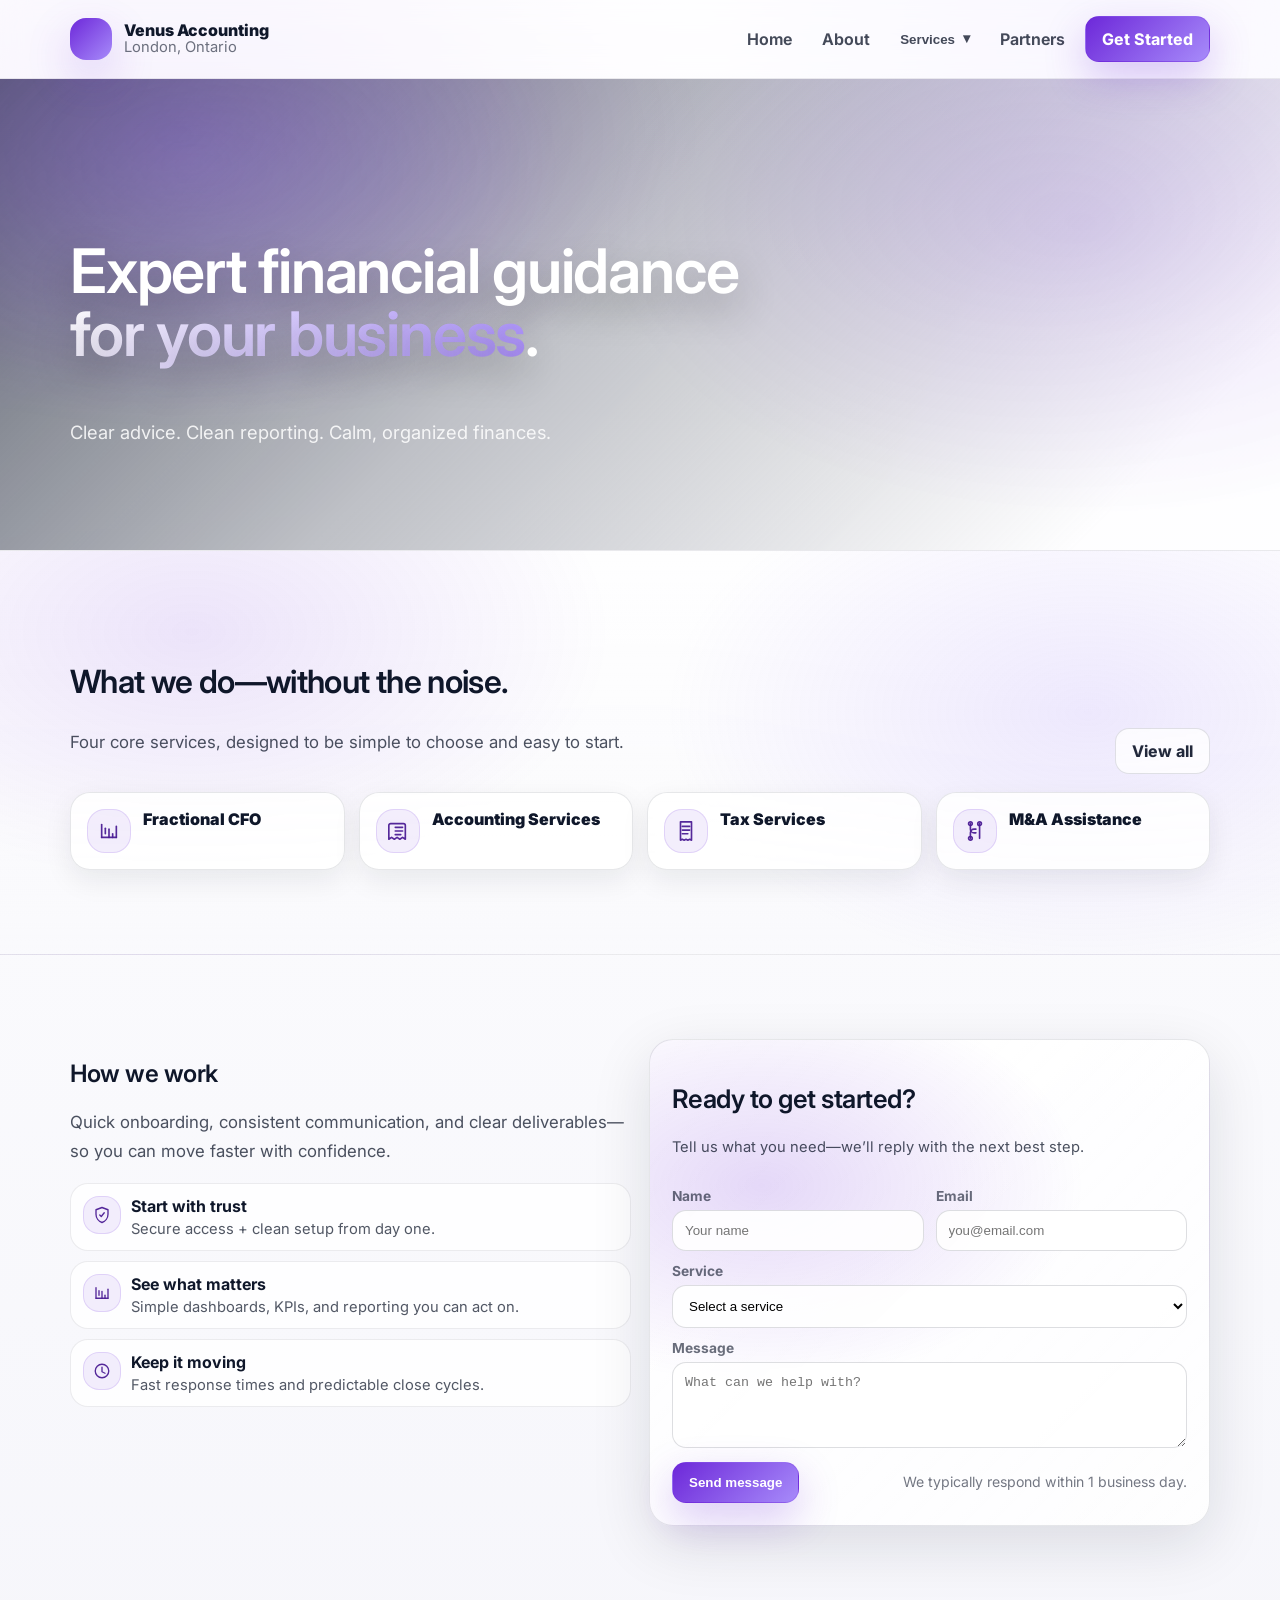
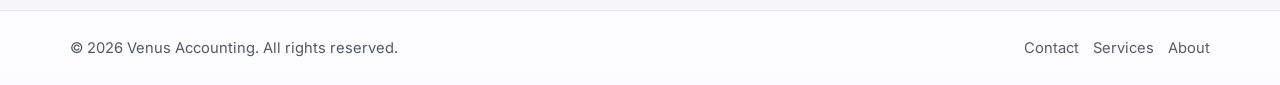
==== index.html @ e307bb0f "Add files via upload" ====
<!doctype html>
<html lang="en">
<head>
  <meta charset="utf-8" />
  <meta name="viewport" content="width=device-width, initial-scale=1" />
  <title>Home | Venus Accounting</title>
  <meta name="description" content="Venus Accounting — expert financial guidance, clean reporting, and calm, organized finances.">
  <link href="https://fonts.googleapis.com/css2?family=Inter:wght@300;400;500;600;700&display=swap" rel="stylesheet">
  <link rel="stylesheet" href="styles.css" />
</head>
<body>

<header class="header">
  <div class="container header__inner">
    <a class="brand" href="index.html" aria-label="Venus Accounting Home">
      <div class="brand__mark" aria-hidden="true"></div>
      <div>
        <div class="brand__name">Venus Accounting</div>
        <div class="brand__tag">London, Ontario</div>
      </div>
    </a>

    <nav class="nav" aria-label="Primary navigation">
      <button class="nav__toggle" aria-label="Open menu" aria-expanded="false">
        <span></span><span></span><span></span>
      </button>

      <div class="nav__links">
        <a class="nav__link" href="index.html">Home</a>
        <a class="nav__link" href="about.html">About</a>
        
        

        <div class="mega">
          <button class="mega__btn" aria-expanded="false" aria-haspopup="true">
            Services <span class="mega__caret">▾</span>
          </button>

          <div class="mega__panel" role="menu" aria-label="Services menu">
            <div class="mega__grid">
              <div class="mega__list">
                
        <a class="megaItem" href="fractional-cfo.html">
          <span class="megaItem__icon"><svg viewBox="0 0 24 24" aria-hidden="true"><path d="M4 19V5" /><path d="M4 19h16" /><path d="M8 15v-6" /><path d="M12 19v-9" /><path d="M16 19v-4" /><path d="M20 19v-12" /></svg></span>
          <span>
            <div class="megaItem__title">Fractional CFO</div>
          
          </span>
        </a>

        <a class="megaItem" href="accounting-services.html">
          <span class="megaItem__icon"><svg viewBox="0 0 24 24" aria-hidden="true"><path d="M7 4h11a2 2 0 0 1 2 2v15l-3-2-3 2-3-2-3 2-3-2-3 2V6a2 2 0 0 1 2-2Z"/><path d="M9 8h8"/><path d="M9 12h8"/><path d="M9 16h6"/></svg></span>
          <span>
            <div class="megaItem__title">Accounting Services</div>
            
          </span>
        </a>

        <a class="megaItem" href="tax-services.html">
          <span class="megaItem__icon"><svg viewBox="0 0 24 24" aria-hidden="true"><path d="M6 2h12v20l-2-1-2 1-2-1-2 1-2-1-2 1V2Z"/><path d="M8 7h8"/><path d="M8 11h8"/><path d="M8 15h6"/></svg></span>
          <span>
            <div class="megaItem__title">Tax Services</div>
            
          </span>
        </a>

        <a class="megaItem" href="ma-assistance.html">
          <span class="megaItem__icon"><svg viewBox="0 0 24 24" aria-hidden="true"><path d="M7 4v6a4 4 0 0 0 4 4h2"/><path d="M7 20v-6a4 4 0 0 1 4-4h2"/><path d="M17 4v16"/><circle cx="7" cy="4" r="2"/><circle cx="7" cy="20" r="2"/><circle cx="17" cy="4" r="2"/></svg></span>
          <span>
            <div class="megaItem__title">M&A Assistance</div>
            
          </span>
        </a>
      
              </div>

              
            </div>
          </div>
        
        </div>
        <a class="nav__link" href="partners.html">Partners</a>

        <a class="btn" href="contact.html">Get Started</a>
      </div>
    </nav>
  </div>
</header>

<main>

<section class="hero">
  <div class="hero__bg" aria-hidden="true"></div>
  <div class="container hero__grid">
    <div>
      
      <h1 class="hero__title hero-anim delay-3">Expert financial guidance <span>for your business</span>.</h1>
      <p class="hero__sub hero-anim delay-4">Clear advice. Clean reporting. Calm, organized finances.</p>

      <div class="hero__cta hero-anim delay-4">
        
  
      </div>


    
      
      
    </div>
  </div>
</section>

<section class="section section--tint">
  <div class="container">
    <div class="sectionHead reveal">
      <div>
        <h2>What we do—without the noise.</h2>
        <p>Four core services, designed to be simple to choose and easy to start.</p>
      </div>
      <a class="btn btn--ghost" href="services.html">View all</a>
    </div>

    <div class="servicesGrid">
      
      <a class="serviceCard reveal" href="fractional-cfo.html">
        <div class="serviceCard__top">
          <span class="serviceCard__icon"><svg viewBox="0 0 24 24" aria-hidden="true"><path d="M4 19V5" /><path d="M4 19h16" /><path d="M8 15v-6" /><path d="M12 19v-9" /><path d="M16 19v-4" /><path d="M20 19v-12" /></svg></span>
          <div>
            <div class="serviceCard__title">Fractional CFO</div>
            
          </div>
        </div>
      </a>
      <a class="serviceCard reveal" href="accounting-services.html">
        <div class="serviceCard__top">
          <span class="serviceCard__icon"><svg viewBox="0 0 24 24" aria-hidden="true"><path d="M7 4h11a2 2 0 0 1 2 2v15l-3-2-3 2-3-2-3 2-3-2-3 2V6a2 2 0 0 1 2-2Z"/><path d="M9 8h8"/><path d="M9 12h8"/><path d="M9 16h6"/></svg></span>
          <div>
            <div class="serviceCard__title">Accounting Services</div>
            
          </div>
        </div>
      </a>
      <a class="serviceCard reveal" href="tax-services.html">
        <div class="serviceCard__top">
          <span class="serviceCard__icon"><svg viewBox="0 0 24 24" aria-hidden="true"><path d="M6 2h12v20l-2-1-2 1-2-1-2 1-2-1-2 1V2Z"/><path d="M8 7h8"/><path d="M8 11h8"/><path d="M8 15h6"/></svg></span>
          <div>
            <div class="serviceCard__title">Tax Services</div>
            
          </div>
        </div>
      </a>
      <a class="serviceCard reveal" href="ma-assistance.html">
        <div class="serviceCard__top">
          <span class="serviceCard__icon"><svg viewBox="0 0 24 24" aria-hidden="true"><path d="M7 4v6a4 4 0 0 0 4 4h2"/><path d="M7 20v-6a4 4 0 0 1 4-4h2"/><path d="M17 4v16"/><circle cx="7" cy="4" r="2"/><circle cx="7" cy="20" r="2"/><circle cx="17" cy="4" r="2"/></svg></span>
          <div>
            <div class="serviceCard__title">M&A Assistance</div>
            
          </div>
        </div>
      </a>
    </div>
  </div>
</section>

<section class="section">
  <div class="container">
    <div class="split">
      <div class="reveal">
        <h2>How we work</h2>
        <p>Quick onboarding, consistent communication, and clear deliverables—so you can move faster with confidence.</p>

        <div class="bullets">
          <div class="bullet">
            <span class="bIcon"><svg viewBox="0 0 24 24" aria-hidden="true"><path d="M12 2 20 5v6c0 5-3.5 9.5-8 11-4.5-1.5-8-6-8-11V5l8-3Z"/><path d="M9 12l2 2 4-5"/></svg></span>
            <div><b>Start with trust</b><span class="muted small">Secure access + clean setup from day one.</span></div>
          </div>
          <div class="bullet">
            <span class="bIcon"><svg viewBox="0 0 24 24" aria-hidden="true"><path d="M4 19V5" /><path d="M4 19h16" /><path d="M8 15v-6" /><path d="M12 19v-9" /><path d="M16 19v-4" /><path d="M20 19v-12" /></svg></span>
            <div><b>See what matters</b><span class="muted small">Simple dashboards, KPIs, and reporting you can act on.</span></div>
          </div>
          <div class="bullet">
            <span class="bIcon"><svg viewBox="0 0 24 24" aria-hidden="true"><circle cx="12" cy="12" r="9"/><path d="M12 7v6l4 2"/></svg></span>
            <div><b>Keep it moving</b><span class="muted small">Fast response times and predictable close cycles.</span></div>
          </div>
        </div>
      </div>

      <div class="contactBand reveal">
        <div class="sectionHead" style="margin-bottom:12px;">
          <div>
            <h2 style="font-size:1.6rem;">Ready to get started?</h2>
            <p class="small">Tell us what you need—we’ll reply with the next best step.</p>
          </div>
        </div>

        <form action="#" method="post">
          <div class="formRow">
            <label class="field">
              <span class="field__label">Name</span>
              <input class="field__input" name="name" type="text" placeholder="Your name" required>
            </label>
            <label class="field">
              <span class="field__label">Email</span>
              <input class="field__input" name="email" type="email" placeholder="you@email.com" required>
            </label>
          </div>
          <label class="field" style="margin-top:12px; display:block;">
            <span class="field__label">Service</span>
            <select class="field__input" name="service" required>
              <option value="" selected disabled>Select a service</option>
              <option>Fractional CFO</option>
              <option>Accounting Services</option>
              <option>Tax Services</option>
              <option>M&A Assistance</option>
            </select>
          </label>
          <label class="field" style="margin-top:12px; display:block;">
            <span class="field__label">Message</span>
            <textarea class="field__input" name="message" rows="4" placeholder="What can we help with?" required></textarea>
          </label>
          <div class="formActions">
            <button class="btn" type="submit">Send message</button>
            <p class="fine">We typically respond within 1 business day.</p>
          </div>
        </form>
      </div>
    </div>
  </div>
</section>

</main>

<footer class="footer">
  <div class="container footer__inner">
    <div class="small muted">© <span id="year"></span> Venus Accounting. All rights reserved.</div>
    <div class="small" style="display:flex; gap:14px; flex-wrap:wrap;">
      <a href="contact.html">Contact</a>
      <a href="services.html">Services</a>
      <a href="about.html">About</a>
    </div>
  </div>
</footer>
<script>
  document.getElementById("year").textContent = new Date().getFullYear();
</script>
<script src="app.js"></script>

</body>
</html>
---- styles.css ----
:root{
  --bg:#ffffff;
  --bg-soft:#F6F6FB;
  --surface:rgba(255,255,255,.86);
  --card:#ffffff;
  --ink:#0F172A;
  --muted:rgba(15,23,42,.72);
  --line:rgba(15,23,42,.10);

  --brand:#6D28D9;      /* purple */
  --brand2:#A78BFA;     /* lilac */
  --brand3:#4C1D95;     /* deep */
  --accent: rgba(109,40,217,.14);

  --radius:20px;
  --shadow-sm: 0 10px 28px rgba(15,23,42,.08);
  --shadow-md: 0 18px 60px rgba(15,23,42,.12);
  --container: 1140px;
}

*{ box-sizing:border-box }
html{ scroll-behavior:smooth }
body{
  margin:0;

  font-family: 'Inter', system-ui, -apple-system, Segoe UI, Roboto, Helvetica, Arial, sans-serif;

  color: var(--ink);
  background:
    radial-gradient(900px 520px at 14% 6%, rgba(109,40,217,.14), transparent 60%),
    radial-gradient(850px 540px at 86% 2%, rgba(167,139,250,.18), transparent 58%),
    linear-gradient(180deg, #fff, var(--bg-soft));
}

a{ color:inherit; text-decoration:none }
p{ color:var(--muted); 
  font-size: 1.05rem;
  line-height: 1.75;
  color: rgba(15,23,42,.75);
  max-width: 70ch;
} 
h1,h2,h3{
  font-weight: 600;
  letter-spacing: -0.02em;
}
.container{ width:min(var(--container), calc(100% - 44px)); margin:0 auto }
.muted{ color:var(--muted) }
.small{ font-size:.92rem }
.strong{ font-weight:700 }

.btn{
  display:inline-flex; align-items:center; justify-content:center;
  padding:12px 16px;
  border-radius: 14px;
  border:1px solid rgba(109,40,217,.22);
  background: linear-gradient(135deg, var(--brand), var(--brand2));
  color:#fff;
  font-weight:750;
  box-shadow: 0 16px 40px rgba(109,40,217,.25);
  transition: transform .18s ease, box-shadow .18s ease, filter .18s ease;
}
.btn:hover{ transform: translateY(-1px); box-shadow: 0 20px 56px rgba(109,40,217,.32); filter:saturate(1.05) }
.btn--ghost{
  background: rgba(255,255,255,.78);
  color: rgba(15,23,42,.92);
  border:1px solid rgba(15,23,42,.12);
  box-shadow:none;
}
.btn--ghost:hover{ background: rgba(109,40,217,.06) }

.pill{
  display:inline-flex; align-items:center; gap:8px;
  padding: 8px 12px;
  border-radius: 999px;
  background: rgba(255,255,255,.72);
  border: 1px solid rgba(15,23,42,.10);
  box-shadow: 0 10px 28px rgba(15,23,42,.06);
  color: rgba(15,23,42,.85);
  font-weight:650;
}
.pill .dot{
  width:8px; height:8px; border-radius:999px;
  background: linear-gradient(135deg, var(--brand), var(--brand2));
  box-shadow: 0 8px 18px rgba(109,40,217,.25);
}

.header{
  position: sticky; top:0; z-index: 50;
  background: rgba(255,255,255,.62);
  border-bottom: 1px solid rgba(15,23,42,.08);
  backdrop-filter: blur(14px);
}
.header.is-stuck{ background: rgba(255,255,255,.86); box-shadow: 0 14px 36px rgba(15,23,42,.06) }
.header__inner{ display:flex; align-items:center; justify-content:space-between; gap:18px; padding: 16px 0 }

.brand{ display:flex; align-items:center; gap:12px }
.brand__mark{
  width:42px; height:42px; border-radius: 16px;
  background: linear-gradient(135deg, var(--brand), var(--brand2));
  box-shadow: 0 18px 45px rgba(109,40,217,.22);
}
.brand__name{ font-weight: 850; line-height:1.05 }
.brand__tag{ font-size:.92rem; color: rgba(15,23,42,.60) }

.nav{ display:flex; align-items:center; gap:14px }
.nav__links{ display:flex; align-items:center; gap:10px }
.nav__link{
  padding: 10px 10px;
  border-radius: 12px;
  color: rgba(15,23,42,.78);
  font-weight:650;
}
.nav__link:hover{ background: rgba(109,40,217,.08); color: rgba(15,23,42,.92) }

.nav__toggle{
  display:none;
  width:44px; height:44px;
  border-radius: 14px;
  border: 1px solid rgba(15,23,42,.12);
  background: rgba(255,255,255,.85);
  cursor:pointer;
}
.nav__toggle span{ display:block; width:18px; height:2px; margin:4px auto; background: rgba(15,23,42,.82); border-radius:2px }

.mega{
  position: relative;
}
.mega::after{
  content:"";
  position:absolute;
  left:0;
  right:0;
  top:100%;
  height: 14px;   /* covers the previous gap */
}
.mega__btn{
  display:inline-flex; align-items:center; gap:8px;
  padding: 10px 10px;
  border-radius: 12px;
  border:0;
  background: transparent;
  color: rgba(15,23,42,.78);
  font-weight:650;
  cursor:pointer;
}
.mega__btn:hover{ background: rgba(109,40,217,.08); color: rgba(15,23,42,.92) }
.mega__caret{ font-size:.85rem; transform: translateY(-1px) }

.mega__panel{
  position:absolute;
  top: calc(100% + 14px);
  left: -140px;
  width: min(740px, calc(100vw - 44px));
  background: rgba(255,255,255,.92);
  border: 1px solid rgba(15,23,42,.10);
  border-radius: 22px;
  box-shadow: var(--shadow-md);
  padding: 18px;
  display:none;
}
.mega.open .mega__panel{ display:block; animation: pop .18s ease }
@keyframes pop{ from{ opacity:0; transform: translateY(6px) scale(.99)} to{opacity:1; transform: translateY(0) scale(1)} }

.mega__grid{
  display:grid;
  grid-template-columns: 1.2fr .8fr;
  gap: 16px;
}
.mega__list{
  display:grid;
  grid-template-columns: 1fr 1fr;
  gap: 10px;
}
.megaItem{
  display:flex; gap:12px; align-items:flex-start;
  padding: 12px;
  border-radius: 18px;
  border: 1px solid rgba(15,23,42,.08);
  background: rgba(255,255,255,.78);
  transition: transform .15s ease, border-color .15s ease, box-shadow .15s ease, background .15s ease;
}
.megaItem:hover{
  transform: translateY(-1px);
  border-color: rgba(109,40,217,.22);
  box-shadow: 0 14px 34px rgba(15,23,42,.10);
  background: rgba(109,40,217,.04);
}
.megaItem__icon{
  width:40px; height:40px; border-radius: 16px;
  display:grid; place-items:center;
  background: rgba(109,40,217,.08);
  border: 1px solid rgba(109,40,217,.16);
  color: rgba(76,29,149,.95);
  flex: 0 0 40px;
}
.megaItem__icon svg{
  width:20px; height:20px; display:block;
  stroke: currentColor; fill:none; stroke-width:1.8; stroke-linecap:round; stroke-linejoin:round;
}
.megaItem__title{ font-weight:800; margin:0 0 2px; color: rgba(15,23,42,.92) }
.megaItem__desc{ font-size:.92rem; margin:0; color: rgba(15,23,42,.62); line-height:1.45 }

.mega__aside{
  border-radius: 20px;
  border: 1px solid rgba(15,23,42,.10);
  background:
    radial-gradient(420px 220px at 30% 20%, rgba(109,40,217,.18), transparent 60%),
    linear-gradient(135deg, rgba(255,255,255,.92), rgba(255,255,255,.78));
  padding: 16px;
}
.mega__aside h4{ margin:0 0 8px; font-size:1rem }
.mega__aside p{ margin:0 0 12px; font-size:.95rem }
.mega__aside .asideRow{
  display:flex; gap:10px; align-items:center; padding:10px 10px;
  border-radius: 16px;
  border:1px solid rgba(15,23,42,.08);
  background: rgba(255,255,255,.80);
  margin-top:10px;
}
.asideRow .miniIcon{
  width:36px; height:36px; border-radius: 14px;
  background: rgba(109,40,217,.08);
  border:1px solid rgba(109,40,217,.14);
  display:grid; place-items:center;
  color: rgba(76,29,149,.92);
}
.asideRow svg{
  width:18px; height:18px; stroke: currentColor; fill:none; stroke-width:1.8; stroke-linecap:round; stroke-linejoin:round;
}

.section{ padding: 84px 0 }
.section--soft{
  background: linear-gradient(180deg, rgba(255,255,255,.40), rgba(255,255,255,0));
  border-top: 1px solid rgba(15,23,42,.08);
  border-bottom: 1px solid rgba(15,23,42,.08);
}

.hero{
  position:relative;
  padding: 110px 0 80px;
  overflow:hidden;
}
.hero__bg{
  position:absolute; inset:0; z-index:-1;
  background:
    radial-gradient(850px 480px at 16% 14%, rgba(109,40,217,.20), transparent 58%),
    linear-gradient(135deg, rgba(15,23,42,.70), rgba(15,23,42,.26) 45%, rgba(255,255,255,.62) 86%),
    url("assets/images/hero-bg.jpg") center/cover no-repeat;
  transform: scale(1.06);
  will-change: transform;
}
.hero__bg::after{
  content:"";
  position:absolute; inset:-25%;
  background:
    radial-gradient(560px 360px at 28% 30%, rgba(167,139,250,.20), transparent 62%),
    radial-gradient(700px 420px at 72% 38%, rgba(109,40,217,.14), transparent 66%);
  animation: glow 10s ease-in-out infinite;
  pointer-events:none;
}
@keyframes glow{
  0%{ transform: translate3d(-2%, -1%, 0); opacity:.86 }
  50%{ transform: translate3d(2%, 1%, 0); opacity:1 }
  100%{ transform: translate3d(-2%, -1%, 0); opacity:.86 }
}

.hero__grid{
  display:grid;
  grid-template-columns: 1.25fr .75fr;
  gap: 22px;
  align-items:center;
}
.hero__eyebrow{
  display:inline-flex;
  margin:0 0 14px;
  color: rgba(255,255,255,.86);
  letter-spacing:.14em;
  text-transform: uppercase;
  font-weight: 800;
  font-size: .78rem;
}
.hero__title{
  font-size: clamp(2.8rem, 4.8vw, 4.6rem);
  line-height: 1.02;
  color:#fff;
  text-shadow: 0 16px 42px rgba(0,0,0,.30);
}
.hero__title span{
  background: linear-gradient(135deg, #fff, rgba(167,139,250,.98));
  -webkit-background-clip:text; background-clip:text; color:transparent;
}
.hero__sub{
  margin-top: 14px;
  font-size: 1.15rem;
  color: rgba(255,255,255,.86);
  max-width: 62ch;
}
.hero__cta{ display:flex; gap: 12px; flex-wrap:wrap; margin-top: 22px }
.hero__chips{ display:flex; gap:10px; flex-wrap:wrap; margin-top: 18px }
.chip{
  padding: 10px 12px;
  border-radius: 999px;
  border:1px solid rgba(255,255,255,.22);
  background: rgba(255,255,255,.14);
  color: rgba(255,255,255,.92);
  backdrop-filter: blur(10px);
  font-weight: 650;
  font-size: .92rem;
}

.kpiStack{ display:grid; gap:12px }
.kpi{
  border-radius: 20px;
  background: rgba(255,255,255,.90);
  border:1px solid rgba(15,23,42,.10);
  box-shadow: 0 18px 60px rgba(15,23,42,.10);
  padding: 16px 16px;
}
.kpi__top{ display:flex; align-items:center; justify-content:space-between; gap:12px }
.kpi__value{ font-size: 1.55rem; font-weight: 900; letter-spacing:-.02em }
.kpi__label{ color: rgba(15,23,42,.60); margin-top:4px; font-weight:650 }
.kpi__badge{
  padding: 8px 10px;
  border-radius: 999px;
  background: rgba(109,40,217,.08);
  border: 1px solid rgba(109,40,217,.14);
  color: rgba(76,29,149,.90);
  font-weight: 800;
  font-size: .85rem;
}

.grid3{
  display:grid;
  grid-template-columns: repeat(3, 1fr);
  gap: 16px;
}
.card{
  border-radius: var(--radius);
  background: rgba(255,255,255,.86);
  border: 1px solid rgba(15,23,42,.10);
  box-shadow: var(--shadow-sm);
  padding: 18px;
  transition: transform .16s ease, box-shadow .16s ease, border-color .16s ease;
}
.card:hover{ transform: translateY(-2px); box-shadow: var(--shadow-md); border-color: rgba(109,40,217,.20) }
.card__icon{
  width:46px; height:46px; border-radius: 18px;
  background: rgba(109,40,217,.08);
  border:1px solid rgba(109,40,217,.14);
  display:grid; place-items:center;
  color: rgba(76,29,149,.95);
}
.card__icon svg{
  width:22px; height:22px;
  stroke: currentColor; fill:none; stroke-width:1.8; stroke-linecap:round; stroke-linejoin:round;
}
.card h3{ margin:12px 0 6px; font-size: 1.1rem }
.card p{ margin:0; font-size: .98rem; }

.sectionHead{ display:flex; align-items:flex-end; justify-content:space-between; gap:16px; margin-bottom: 18px }
.sectionHead h2{ font-size: 2.0rem }
.sectionHead p{ max-width: 68ch }

.servicesGrid{
  display:grid;
  grid-template-columns: repeat(4, 1fr);
  gap: 14px;
}
.serviceCard{
  padding: 16px;
  border-radius: 20px;
  background: rgba(255,255,255,.86);
  border:1px solid rgba(15,23,42,.10);
  box-shadow: var(--shadow-sm);
  transition: transform .16s ease, box-shadow .16s ease, border-color .16s ease, background .16s ease;
}
.serviceCard:hover{
  transform: translateY(-2px);
  box-shadow: var(--shadow-md);
  border-color: rgba(109,40,217,.22);
  background: rgba(109,40,217,.04);
}
.serviceCard__top{ display:flex; gap:12px; align-items:flex-start }
.serviceCard__icon{
  width:44px; height:44px; border-radius: 18px;
  background: rgba(109,40,217,.08);
  border:1px solid rgba(109,40,217,.14);
  display:grid; place-items:center;
  color: rgba(76,29,149,.95);
  flex: 0 0 44px;
}
.serviceCard__icon svg{
  width:22px; height:22px;
  stroke: currentColor; fill:none; stroke-width:1.8; stroke-linecap:round; stroke-linejoin:round;
}
.serviceCard__title{ font-weight: 900; margin:0 0 2px }
.serviceCard__desc{ margin:0; font-size: .93rem; color: rgba(15,23,42,.62); line-height:1.45; }

.split{
  display:grid;
  grid-template-columns: 1fr 1fr;
  gap: 18px;
  align-items:start;
}
.bullets{
  display:grid;
  gap:10px;
  margin-top: 12px;
}
.bullet{
  display:flex; gap:10px; align-items:flex-start;
  padding: 12px;
  border-radius: 18px;
  background: rgba(255,255,255,.80);
  border:1px solid rgba(15,23,42,.08);
}
.bullet .bIcon{
  width:38px; height:38px; border-radius: 16px;
  background: rgba(109,40,217,.08);
  border:1px solid rgba(109,40,217,.14);
  display:grid; place-items:center;
  color: rgba(76,29,149,.95);
  flex: 0 0 38px;
}
.bullet svg{
  width:18px; height:18px;
  stroke: currentColor; fill:none; stroke-width:1.8; stroke-linecap:round; stroke-linejoin:round;
}
.bullet b{ display:block; margin-bottom:2px }

.contactBand{
  border-radius: 24px;
  border: 1px solid rgba(15,23,42,.10);
  background:
    radial-gradient(520px 320px at 20% 30%, rgba(109,40,217,.18), transparent 62%),
    linear-gradient(135deg, rgba(255,255,255,.92), rgba(255,255,255,.78));
  box-shadow: var(--shadow-md);
  padding: 22px;
}
.contactGrid{
  display:grid;
  grid-template-columns: 1fr 1fr;
  gap: 18px;
}
.field{ display:block }
.field__label{ display:block; font-size:.86rem; font-weight:700; color: rgba(15,23,42,.62); margin-bottom:6px }
.field__input{
  width:100%;
  padding: 12px 12px;
  border-radius: 14px;
  border: 1px solid rgba(15,23,42,.14);
  background: rgba(255,255,255,.92);
  outline:none;
  transition: border-color .18s ease, box-shadow .18s ease, background .18s ease;
}
.field__input:focus{
  border-color: rgba(109,40,217,.55);
  box-shadow: 0 0 0 4px rgba(109,40,217,.12);
  background: #fff;
}
.formRow{ display:grid; grid-template-columns: 1fr 1fr; gap: 12px }
.formActions{ display:flex; align-items:center; justify-content:space-between; gap: 12px; margin-top: 10px }
.fine{ font-size:.88rem; color: rgba(15,23,42,.58); margin:0 }

.footer{
  padding: 28px 0;
  border-top: 1px solid rgba(15,23,42,.08);
  background: rgba(255,255,255,.68);
}
.footer__inner{ display:flex; align-items:center; justify-content:space-between; gap: 12px; flex-wrap:wrap }
.footer a{ color: rgba(15,23,42,.70) }
.footer a:hover{ text-decoration: underline }

.reveal{
  opacity:0;
  transform: translateY(14px);
  transition: opacity .75s ease, transform .75s ease;
}
.reveal.is-in{ opacity:1; transform: translateY(0) }

.hero .hero-anim{ opacity:0; animation: heroUp .9s ease forwards }
.hero .delay-1{ animation-delay: .05s }
.hero .delay-2{ animation-delay: .11s }
.hero .delay-3{ animation-delay: .17s }
.hero .delay-4{ animation-delay: .23s }
@keyframes heroUp{ from{opacity:0; transform: translateY(14px)} to{opacity:1; transform: translateY(0)} }

/* ===== Section background system (premium banding) ===== */

.section{
  padding: 84px 0;
  position: relative;
  overflow: hidden;
}

/* default stays clean */
.section--plain{
  background: transparent;
}

/* soft lilac tint */
.section--tint{
  background:
    radial-gradient(700px 420px at 15% 20%, rgba(109,40,217,.12), transparent 60%),
    radial-gradient(680px 420px at 85% 40%, rgba(167,139,250,.18), transparent 62%),
    linear-gradient(180deg, rgba(255,255,255,.65), rgba(255,255,255,0));
  border-top: 1px solid rgba(15,23,42,.08);
  border-bottom: 1px solid rgba(15,23,42,.08);
}

/* “grid paper” texture (very subtle, looks expensive) */
.section--grid{
  background:
    radial-gradient(760px 440px at 20% 30%, rgba(109,40,217,.10), transparent 62%),
    linear-gradient(0deg, rgba(15,23,42,.04) 1px, transparent 1px),
    linear-gradient(90deg, rgba(15,23,42,.04) 1px, transparent 1px);
  background-size: auto, 44px 44px, 44px 44px;
  background-position: center, center, center;
}

/* high-contrast callout band (still purple/white) */
.section--brand{
  background:
    radial-gradient(900px 520px at 20% 20%, rgba(109,40,217,.28), transparent 55%),
    radial-gradient(820px 520px at 80% 30%, rgba(167,139,250,.22), transparent 58%),
    linear-gradient(135deg, rgba(15,23,42,.86), rgba(76,29,149,.78));
  color: #fff;
}
.section--brand p{ color: rgba(255,255,255,.86); }
.section--brand .card,
.section--brand .serviceCard{
  background: rgba(255,255,255,.92);
  color: rgba(15,23,42,.92);

}

/* ===== Page hero (Tax background) ===== */
.pageHero{
  position: relative;
  padding: 100px 0 70px;
  overflow: hidden;
  border-bottom: 1px solid rgba(15,23,42,.08);
}

.pageHero--tax::before{
  content:"";
  position:absolute;
  inset:0;
  z-index:-1;
  background:
    linear-gradient(135deg, rgba(15,23,42,.82), rgba(76,29,149,.62) 48%, rgba(255,255,255,.70) 88%),
    url("assets/images/tax-hero.jpg") center/cover no-repeat;
  transform: scale(1.05);
}

.pageHero__grid{
  display:grid;
  grid-template-columns: 1.15fr .85fr;
  gap: 22px;
  align-items:center;
}

.pageHero__title{
  color:#fff;
  font-size: clamp(2.2rem, 4vw, 3.3rem);
  line-height:1.05;
  text-shadow: 0 14px 40px rgba(0,0,0,.28);
  margin: 14px 0 10px;
}

.pageHero__sub{
  color: rgba(255,255,255,.86);
  font-size: 1.05rem;
  max-width: 60ch;
}

.pageHero__cta{ display:flex; gap: 12px; flex-wrap:wrap; margin-top: 18px; }

.pageHero__card .kpi{
  background: rgba(255,255,255,.92);
}

/* ===== Page hero variant: M&A ===== */
.pageHero--ma::before{
  content:"";
  position:absolute;
  inset:0;
  z-index:-1;
  background:
    linear-gradient(135deg, rgba(15,23,42,.84), rgba(76,29,149,.55) 48%, rgba(255,255,255,.72) 88%),
    url("assets/images/ma-hero.jpg") center/cover no-repeat;
  transform: scale(1.05);
}

/* If you don't already have base .pageHero styles, add these too */
.pageHero{
  position: relative;
  padding: 100px 0 70px;
  overflow: hidden;
  border-bottom: 1px solid rgba(15,23,42,.08);
}
.pageHero__grid{
  display:grid;
  grid-template-columns: 1.15fr .85fr;
  gap: 22px;
  align-items:center;
}
.pageHero__title{
  color:#fff;
  font-size: clamp(2.2rem, 4vw, 3.3rem);
  line-height:1.05;
  text-shadow: 0 14px 40px rgba(0,0,0,.28);
  margin: 14px 0 10px;
}
.pageHero__sub{
  color: rgba(255,255,255,.86);
  font-size: 1.05rem;
  max-width: 60ch;
}
.pageHero__cta{ display:flex; gap: 12px; flex-wrap:wrap; margin-top: 18px; }
.pageHero__card .kpi{ background: rgba(255,255,255,.92); }

/* ===== Team Hero Variant ===== */
.pageHero--team{
  position: relative;
  padding: 100px 0 70px;
  overflow: hidden;
}

.pageHero--team::before{
  content:"";
  position:absolute;
  inset:0;
  z-index:-1;
  background:
    linear-gradient(
      180deg,
      rgba(255,255,255,.92) 0%,
      rgba(255,255,255,.85) 40%,
      rgba(255,255,255,.75) 70%
    ),
    url("assets/images/team-hero.jpg") center/cover no-repeat;
}

.pageHero__title--dark{
  color: #0f172a;
}

.pageHero__sub--dark{
  color: rgba(15,23,42,.75);
}

/* ===== Partners Hero ===== */
.pageHero--partners{
  position: relative;
  padding: 100px 0 70px;
  overflow: hidden;
}

.pageHero--partners::before{
  content:"";
  position:absolute;
  inset:0;
  z-index:-1;

  background:
    linear-gradient(
      135deg,
      rgba(15,23,42,.75),
      rgba(109,40,217,.45),
      rgba(255,255,255,.75)
    ),
    url("assets/images/partners-hero.jpg") center/cover no-repeat;

  transform: scale(1.05);
}

/* Ensure readability */
.pageHero--partners .pageHero__title{
  color:#ffffff;
  text-shadow: 0 12px 40px rgba(0,0,0,.25);
}

.pageHero--partners .pageHero__sub{
  color: rgba(255,255,255,.85);
}

@media (max-width: 980px){
  .pageHero__grid{ grid-template-columns: 1fr; }
  .pageHero{ padding: 88px 0 60px; }
}
@media (max-width: 980px){
  .pageHero__grid{ grid-template-columns: 1fr; }
  .pageHero{ padding: 88px 0 60px; }
}

@media (max-width: 980px){
  .nav__toggle{ display:inline-flex; align-items:center; justify-content:center }
  .nav__links{
    position: absolute;
    top: calc(100% + 10px);
    right: 22px;
    width: min(380px, calc(100vw - 44px));
    display:none;
    flex-direction:column;
    align-items:stretch;
    gap: 10px;
    padding: 14px;
    border-radius: 22px;
    background: rgba(255,255,255,.92);
    border: 1px solid rgba(15,23,42,.10);
    box-shadow: var(--shadow-md);
    backdrop-filter: blur(14px);
  }
  .nav__links.open{ display:flex }
  .mega__panel{ position:relative; left:0; top:0; width:100%; padding:12px }
  .mega__grid{ grid-template-columns: 1fr }
  .mega__list{ grid-template-columns: 1fr }
  .hero__grid{ grid-template-columns: 1fr; align-items:start }
  .servicesGrid{ grid-template-columns: 1fr; }
  .grid3{ grid-template-columns: 1fr }
  .split{ grid-template-columns: 1fr }
  .contactGrid{ grid-template-columns: 1fr }
  .formRow{ grid-template-columns: 1fr }
}
/* ===== Fractional CFO Hero ===== */

.pageHero--cfo{
  position: relative;
  padding: 100px 0 70px;
  overflow: hidden;
}

.pageHero--cfo::before{
  content:"";
  position:absolute;
  inset:0;
  z-index:-1;

  background:
    linear-gradient(
      135deg,
      rgba(15,23,42,.82),
      rgba(109,40,217,.55),
      rgba(255,255,255,.65)
    ),
    url("assets/images/cfo-hero.jpg") center/cover no-repeat;

  transform: scale(1.05);
}

.pageHero--cfo .pageHero__title{
  color: #ffffff;
  text-shadow: 0 12px 40px rgba(0,0,0,.3);
}

.pageHero--cfo .pageHero__sub{
  color: rgba(255,255,255,.85);
}
/* ===== Accounting Services Hero ===== */

.pageHero--accounting{
  position: relative;
  padding: 100px 0 70px;
  overflow: hidden;
}

.pageHero--accounting::before{
  content:"";
  position:absolute;
  inset:0;
  z-index:-1;

  background:
    linear-gradient(
      135deg,
      rgba(15,23,42,.82),
      rgba(109,40,217,.55),
      rgba(255,255,255,.65)
    ),
    url("assets/images/accounting-hero.jpg") center/cover no-repeat;

  transform: scale(1.05);
}

.pageHero--accounting .pageHero__title{
  color:#ffffff;
  text-shadow: 0 12px 40px rgba(0,0,0,.3);
}

.pageHero--accounting .pageHero__sub{
  color: rgba(255,255,255,.85);
}
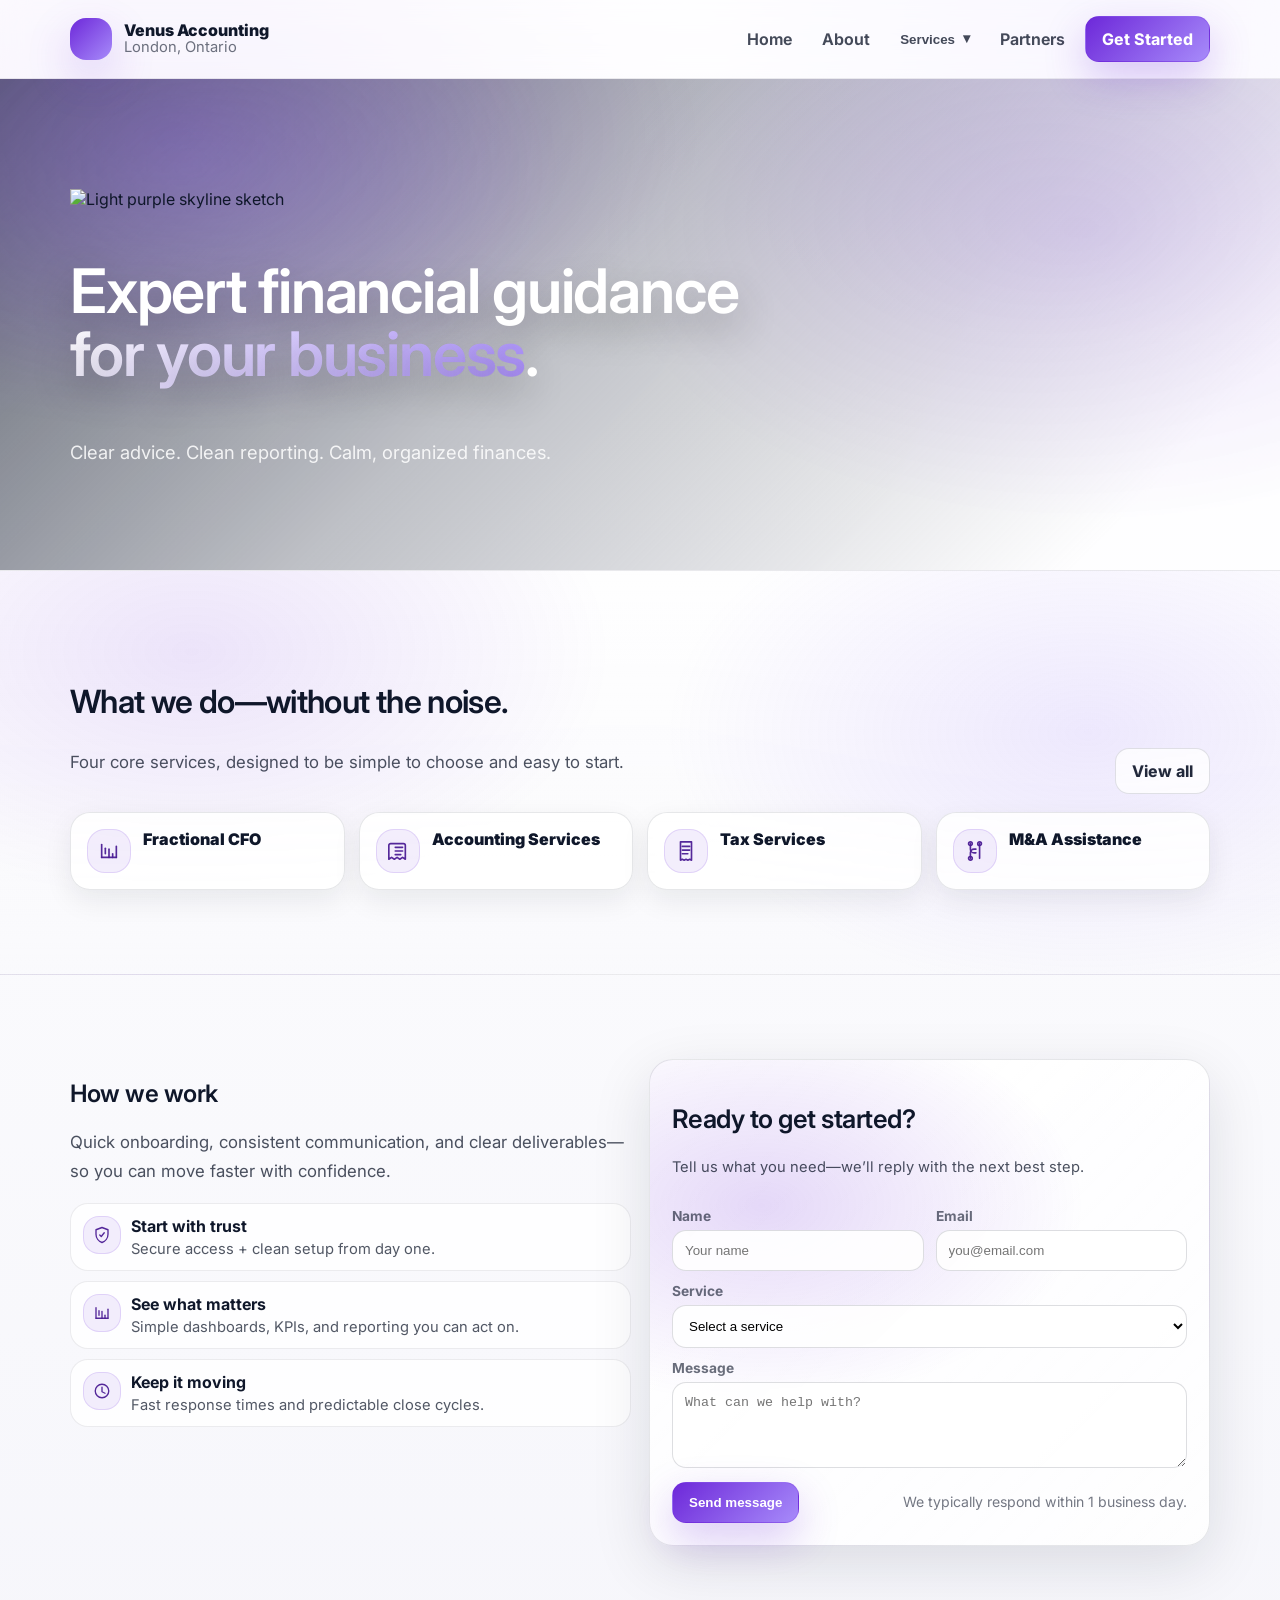
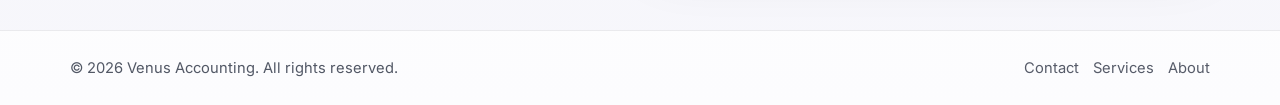
==== commit 33599f25: "Update index.html" ====
--- a/index.html
+++ b/index.html
@@ -93,7 +93,7 @@
   <div class="hero__bg" aria-hidden="true"></div>
   <div class="container hero__grid">
     <div>
-      
+      <img src="C:\Users\Admin\Downloads\ChatGPT Image Jul 25, 2026, 01_16_17 PM.png" alt="Light purple skyline sketch" style="max-width:100%; height:auto;">
       <h1 class="hero__title hero-anim delay-3">Expert financial guidance <span>for your business</span>.</h1>
       <p class="hero__sub hero-anim delay-4">Clear advice. Clean reporting. Calm, organized finances.</p>
 
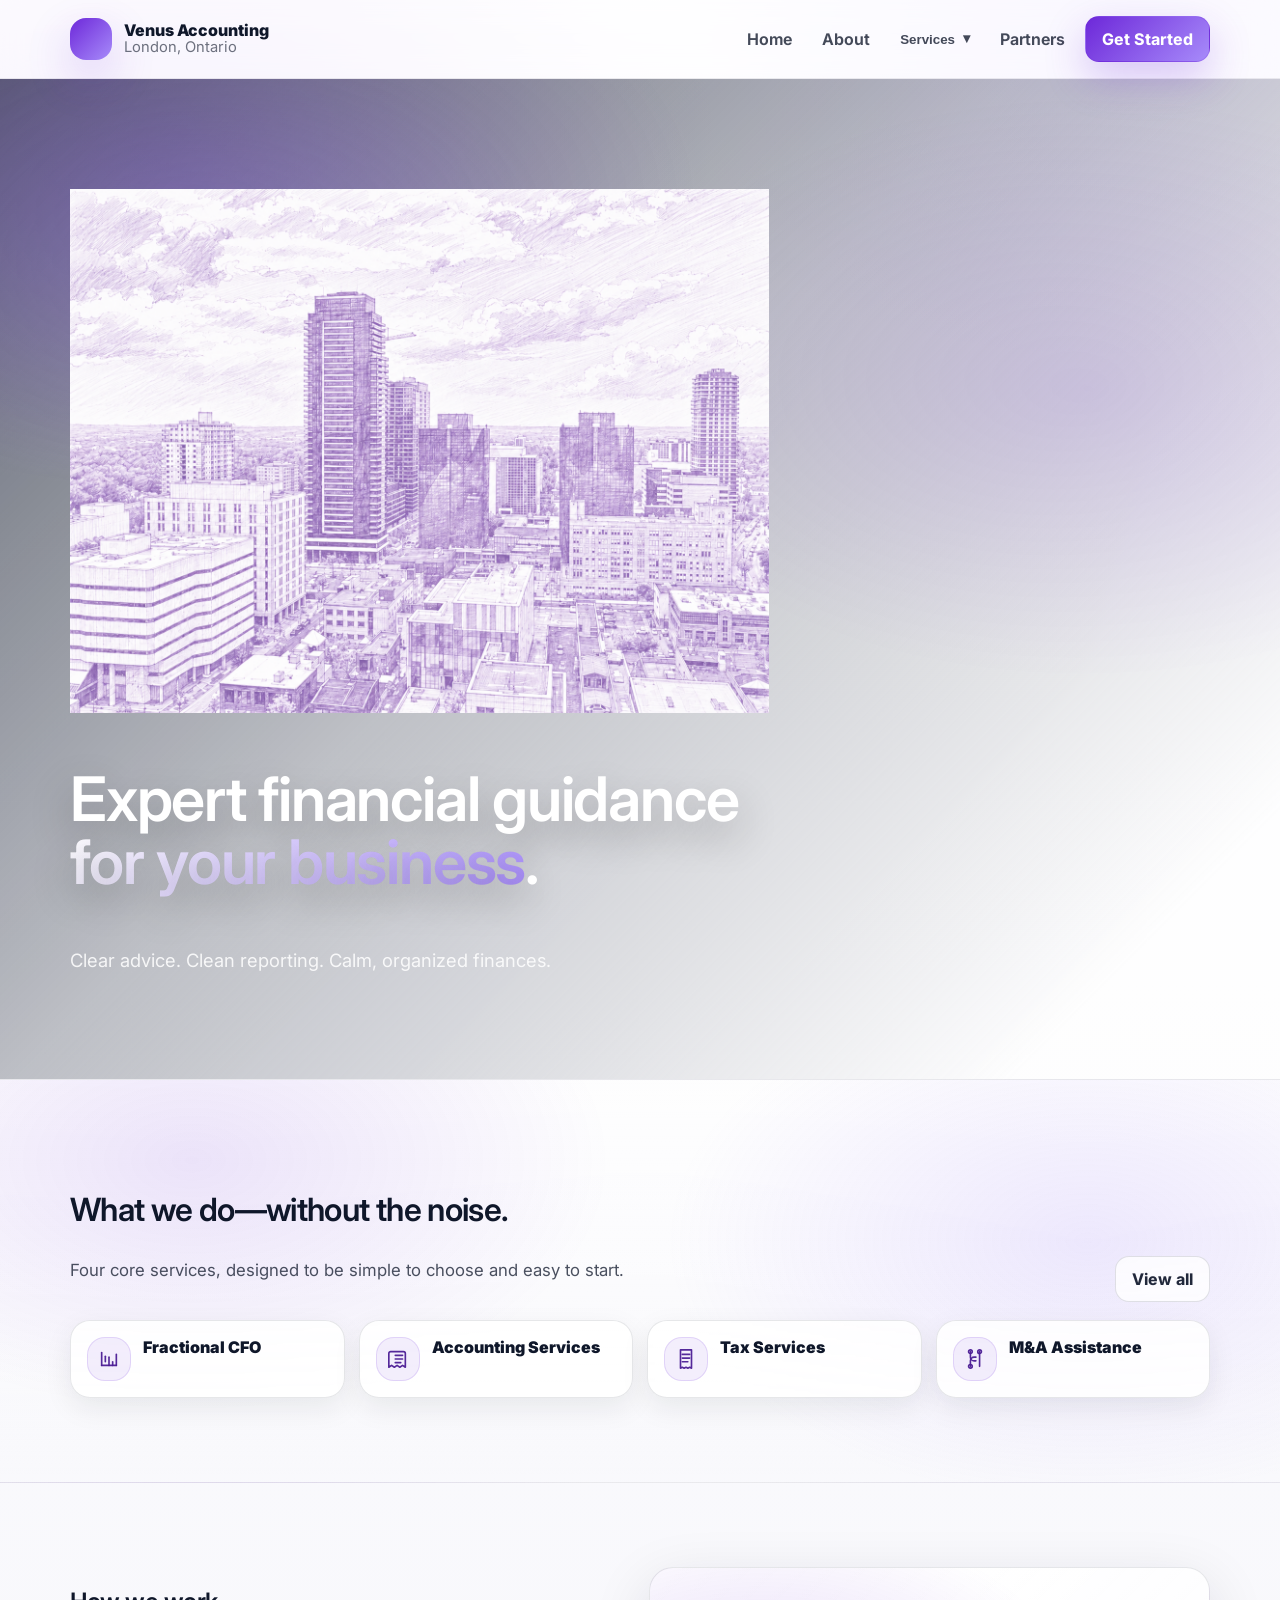
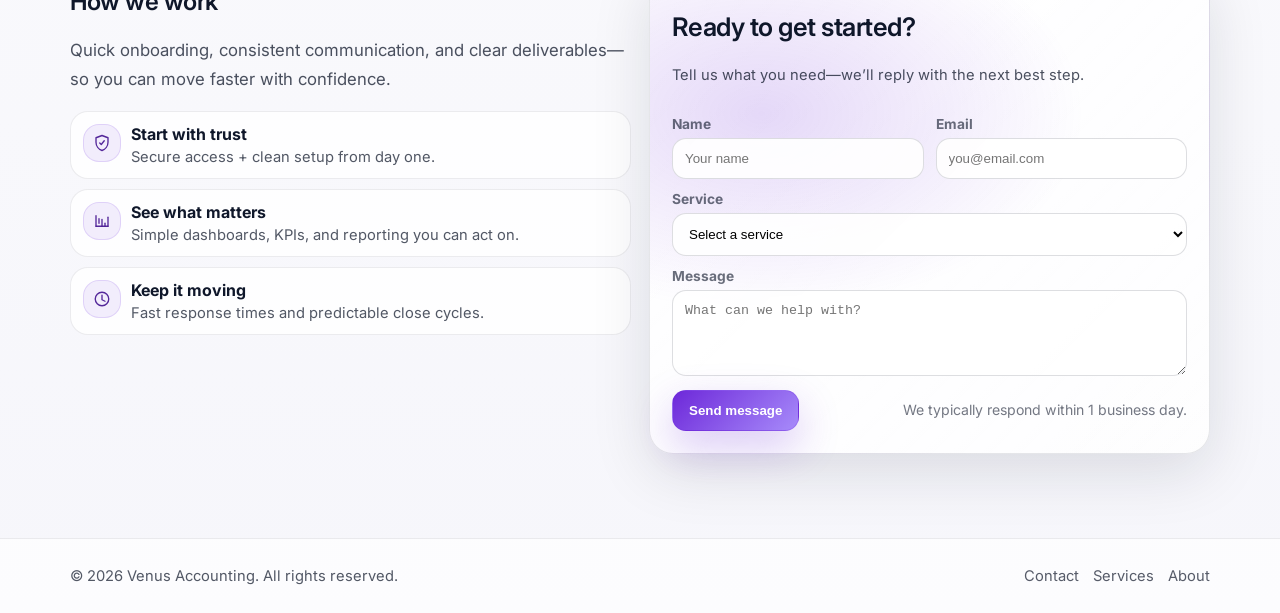
==== commit 4419fc73: "Update index.html" ====
--- a/index.html
+++ b/index.html
@@ -93,7 +93,7 @@
   <div class="hero__bg" aria-hidden="true"></div>
   <div class="container hero__grid">
     <div>
-      <img src="C:\Users\Admin\Downloads\ChatGPT Image Jul 25, 2026, 01_16_17 PM.png" alt="Light purple skyline sketch" style="max-width:100%; height:auto;">
+      <img src="ChatGPT Image Jul 25, 2026, 01_16_17 PM.png" alt="Light purple skyline sketch" style="max-width:100%; height:auto;">
       <h1 class="hero__title hero-anim delay-3">Expert financial guidance <span>for your business</span>.</h1>
       <p class="hero__sub hero-anim delay-4">Clear advice. Clean reporting. Calm, organized finances.</p>
 
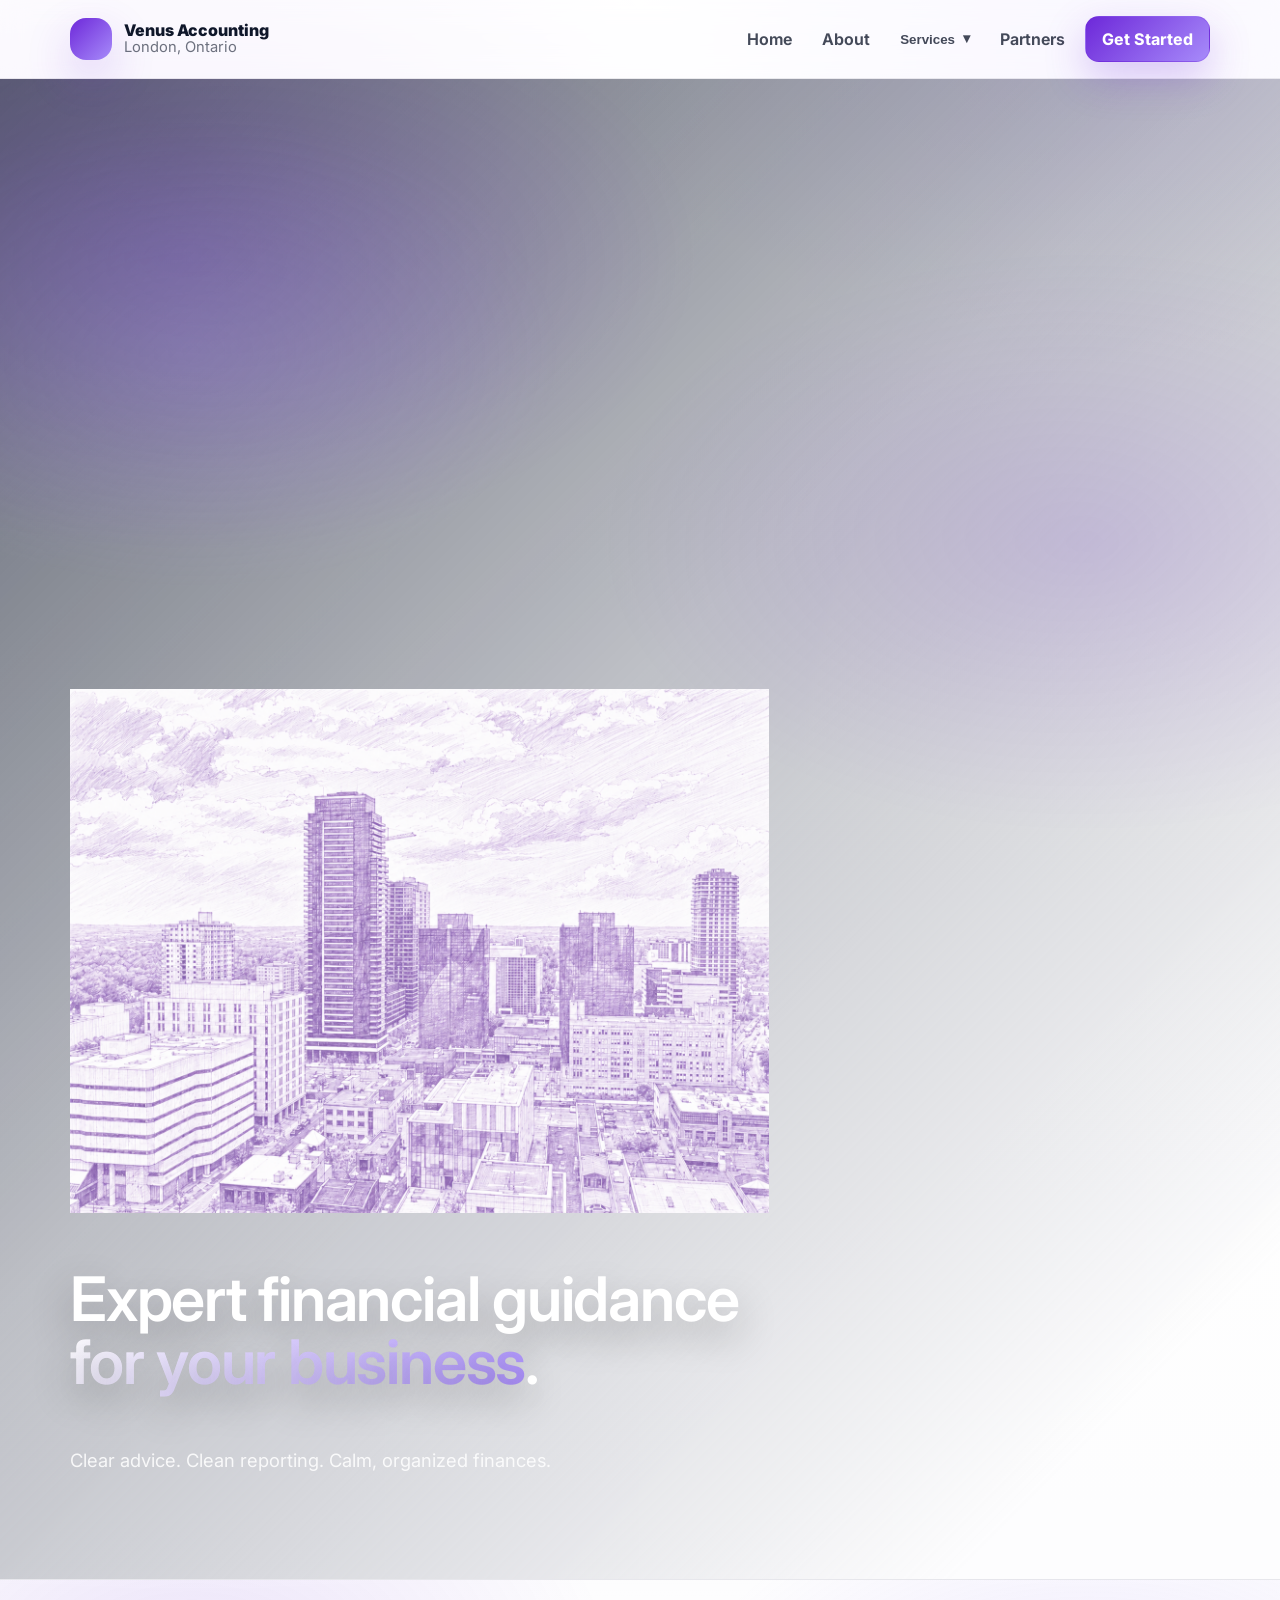
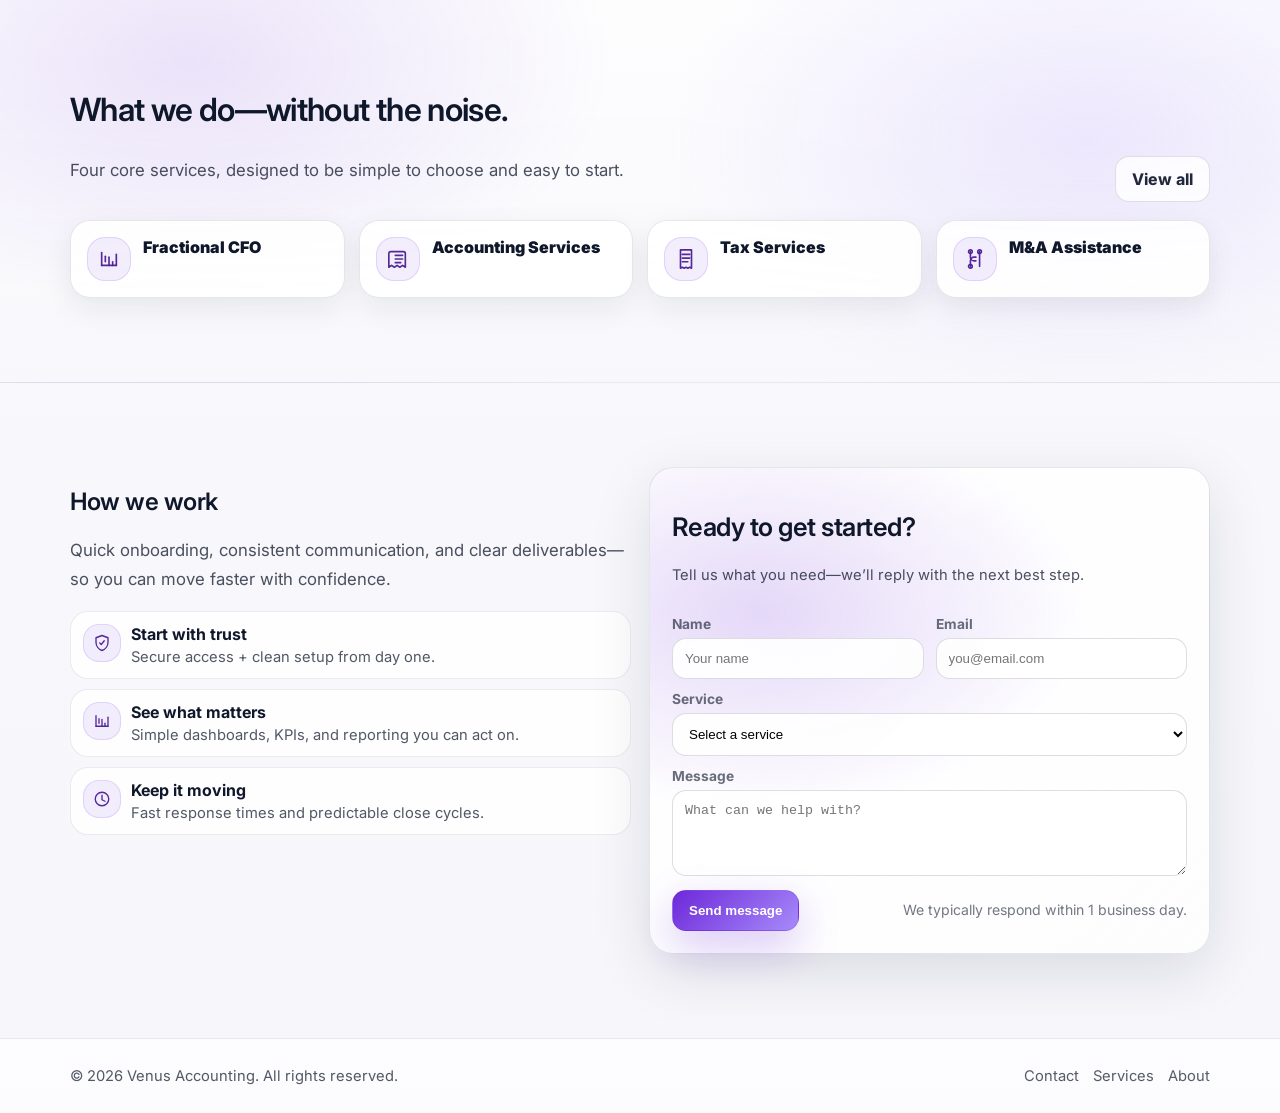
==== commit c6795434: "Update index.html" ====
--- a/index.html
+++ b/index.html
@@ -93,7 +93,8 @@
   <div class="hero__bg" aria-hidden="true"></div>
   <div class="container hero__grid">
     <div>
-      <img src="ChatGPT Image Jul 25, 2026, 01_16_17 PM.png" alt="Light purple skyline sketch" style="max-width:100%; height:auto;">
+      <div class="skyline"></div>
+      <img src=".\ChatGPT Image Jul 25, 2026, 01_16_17 PM.png" alt="Light purple skyline sketch" style="max-width:100%; height:auto;">
       <h1 class="hero__title hero-anim delay-3">Expert financial guidance <span>for your business</span>.</h1>
       <p class="hero__sub hero-anim delay-4">Clear advice. Clean reporting. Calm, organized finances.</p>
 
--- a/styles.css
+++ b/styles.css
@@ -30,8 +30,13 @@
     radial-gradient(900px 520px at 14% 6%, rgba(109,40,217,.14), transparent 60%),
     radial-gradient(850px 540px at 86% 2%, rgba(167,139,250,.18), transparent 58%),
     linear-gradient(180deg, #fff, var(--bg-soft));
-}
-
+  
+}
+  .skyline {
+  background: url("urban_skyline_in_lavender_tones.png") center / cover no-repeat;
+  width: 100%;
+  height: 500px;
+}
 a{ color:inherit; text-decoration:none }
 p{ color:var(--muted); 
   font-size: 1.05rem;
@@ -790,4 +795,4 @@
 
 .pageHero--accounting .pageHero__sub{
   color: rgba(255,255,255,.85);
-}+}
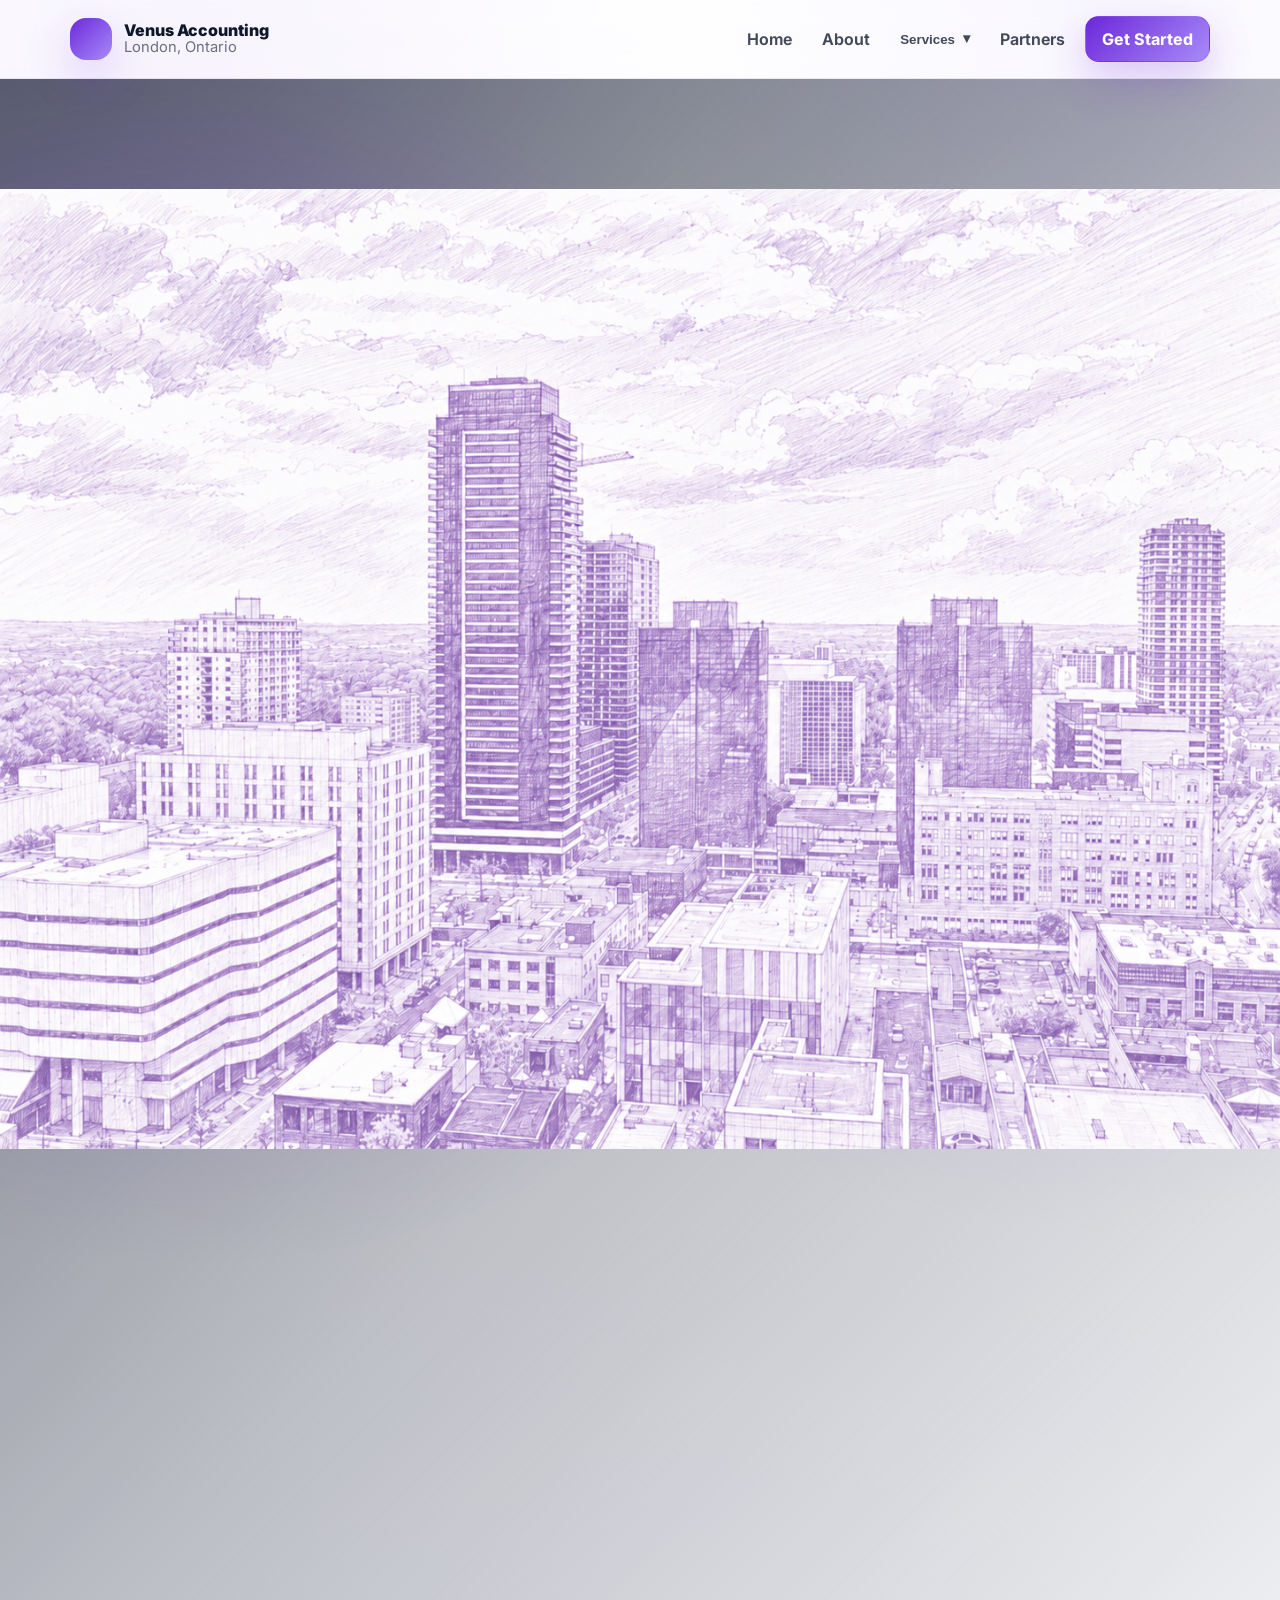
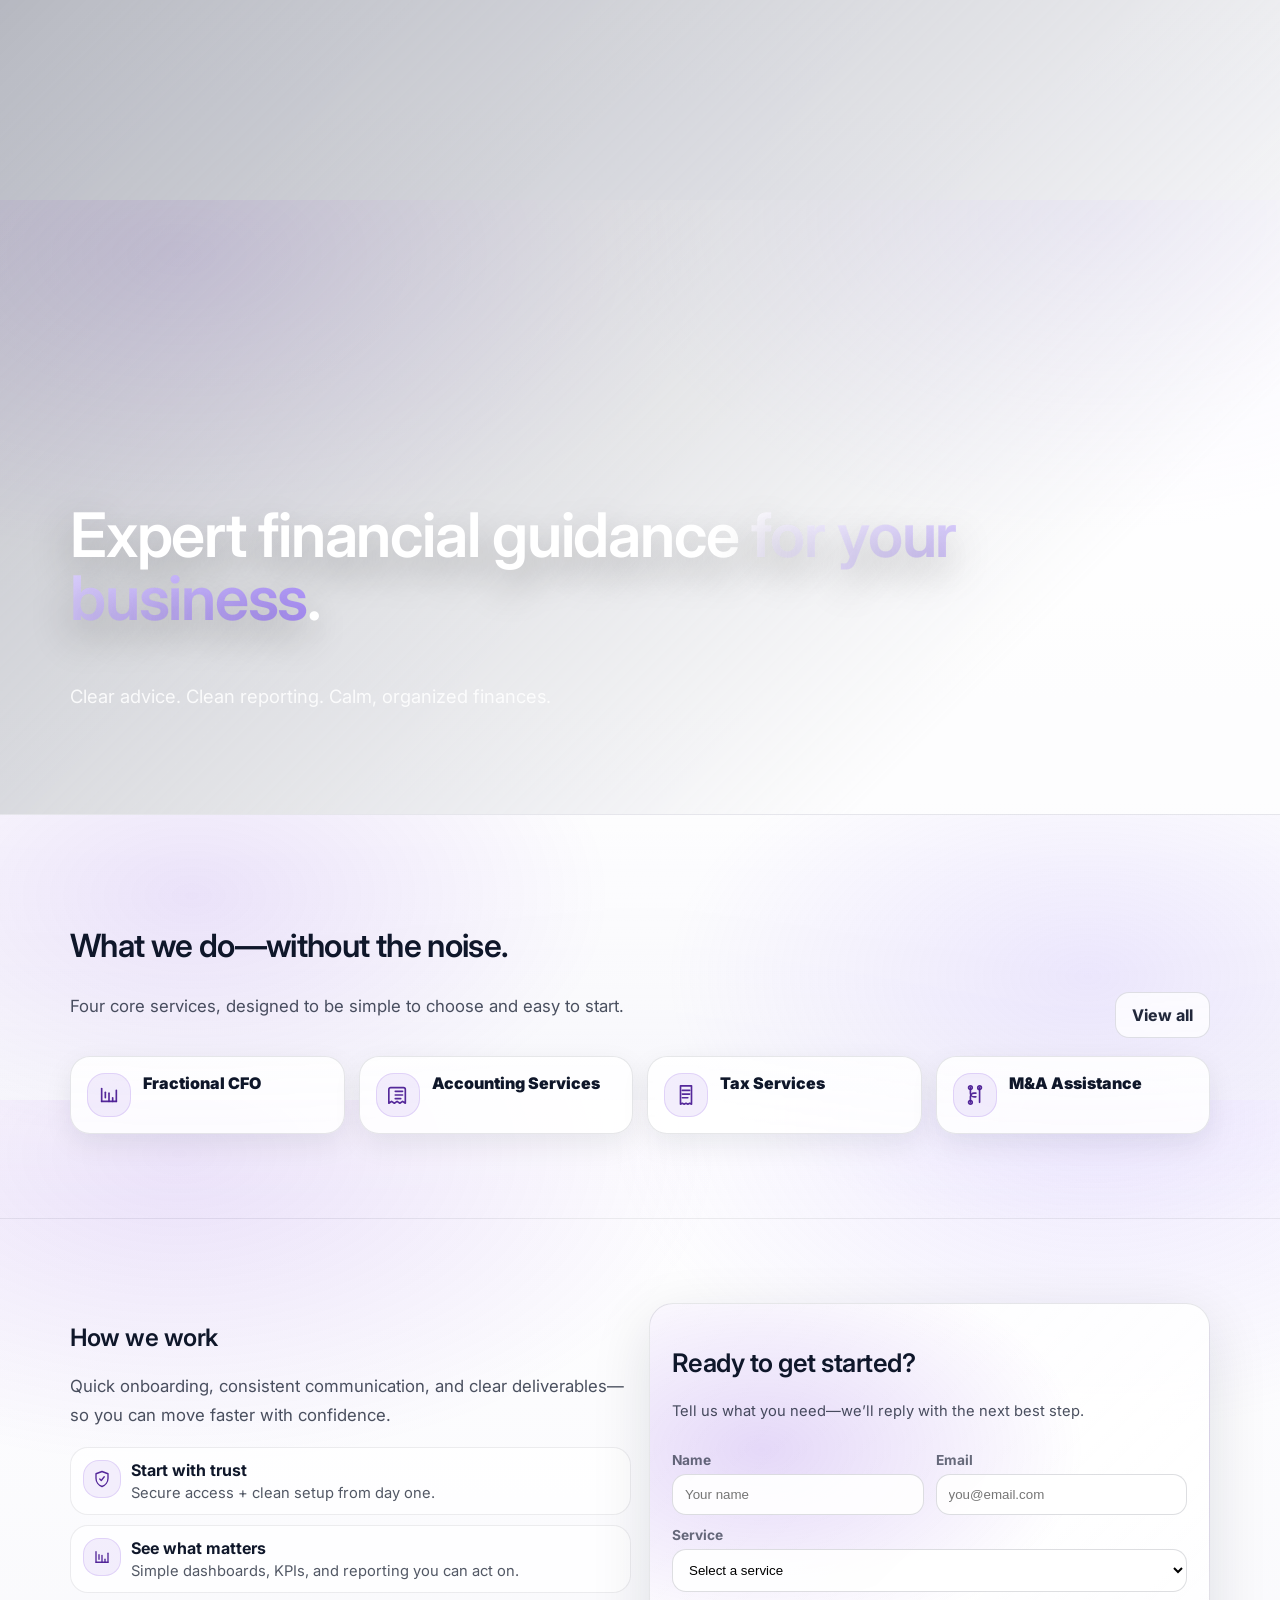
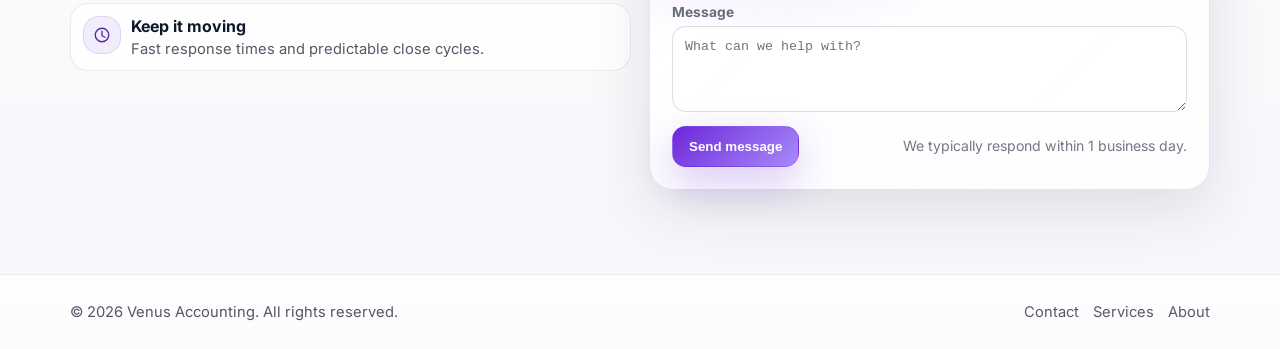
==== commit d46fab43: "Update index.html" ====
--- a/index.html
+++ b/index.html
@@ -90,11 +90,12 @@
 <main>
 
 <section class="hero">
+  <img src=".\ChatGPT Image Jul 25, 2026, 01_16_17 PM.png" alt="Light purple skyline sketch" style="max-width:100%; height:auto;">
   <div class="hero__bg" aria-hidden="true"></div>
   <div class="container hero__grid">
     <div>
       <div class="skyline"></div>
-      <img src=".\ChatGPT Image Jul 25, 2026, 01_16_17 PM.png" alt="Light purple skyline sketch" style="max-width:100%; height:auto;">
+      
       <h1 class="hero__title hero-anim delay-3">Expert financial guidance <span>for your business</span>.</h1>
       <p class="hero__sub hero-anim delay-4">Clear advice. Clean reporting. Calm, organized finances.</p>
 
--- a/styles.css
+++ b/styles.css
@@ -34,8 +34,14 @@
 }
   .skyline {
   background: url("urban_skyline_in_lavender_tones.png") center / cover no-repeat;
+  width: 1000px;
+  height: 100vh;
+}
+html,
+body {
   width: 100%;
-  height: 500px;
+  height: 100%;
+  margin: 0;
 }
 a{ color:inherit; text-decoration:none }
 p{ color:var(--muted); 
